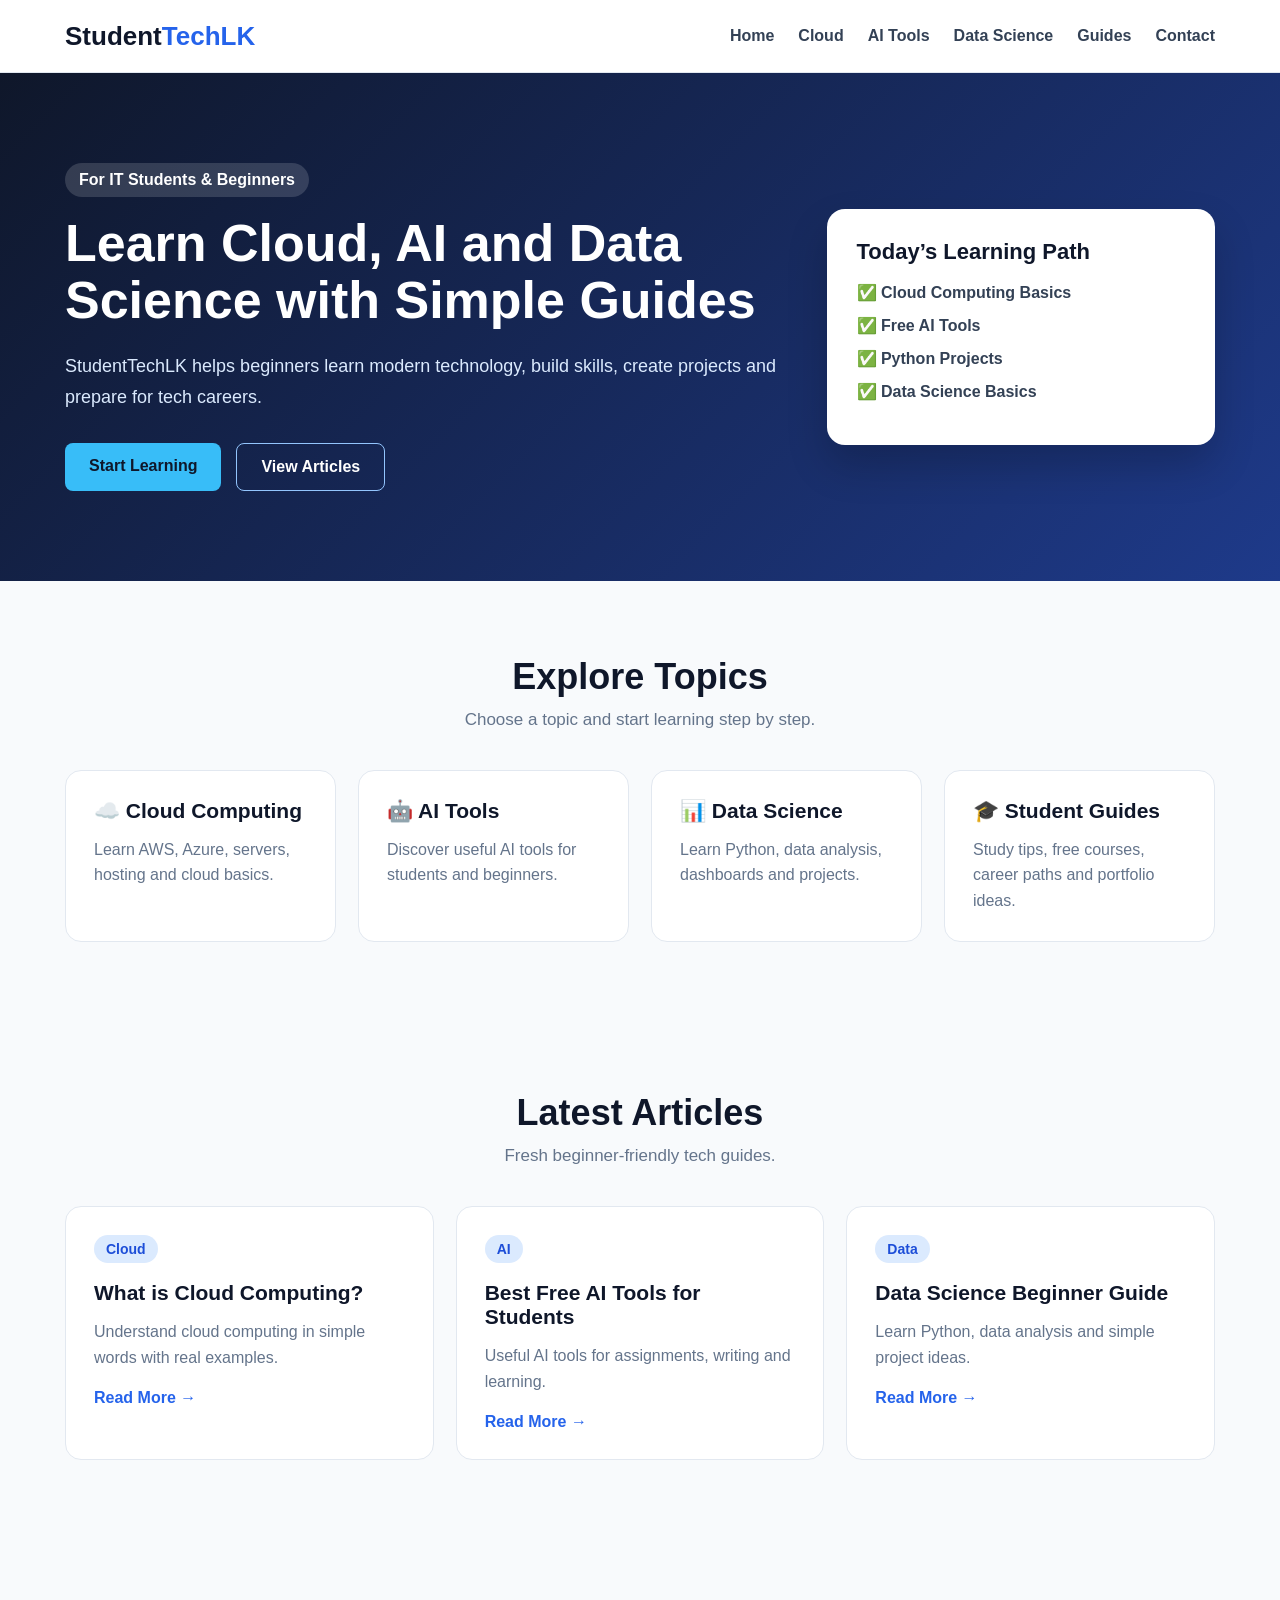
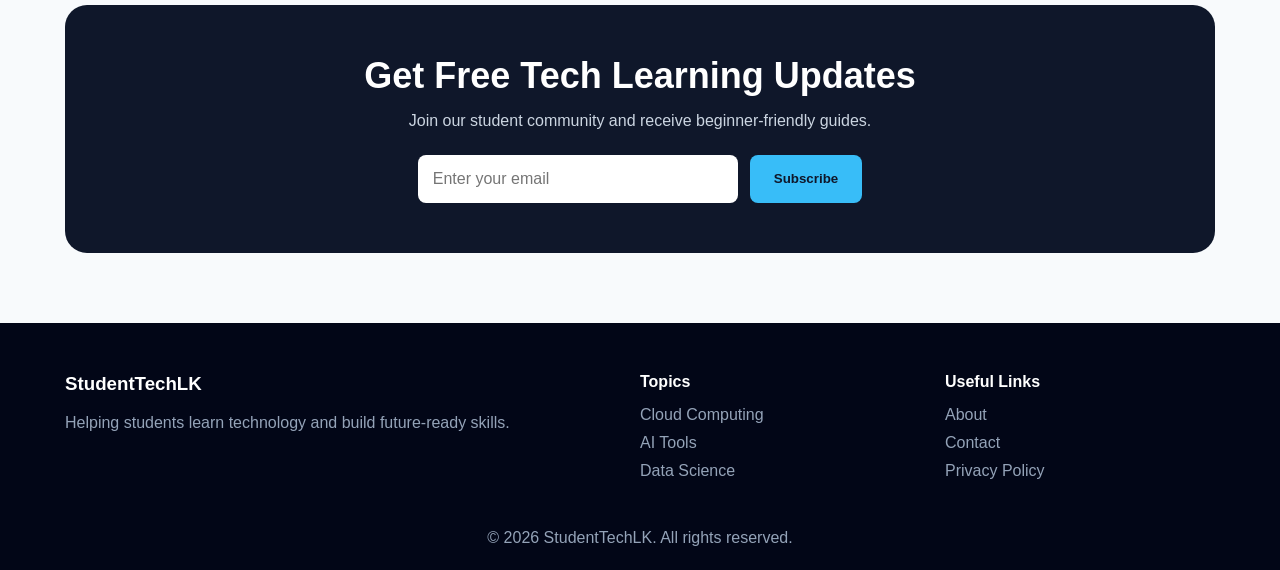
==== index.html @ 3c33c5b9 "Add files via upload" ====
<!DOCTYPE html>
<html lang="en">
<head>
  <meta charset="UTF-8" />
  <meta name="viewport" content="width=device-width, initial-scale=1.0" />

  <title>StudentTechLK - Learn Tech & Build Your Future</title>
  <meta name="description" content="StudentTechLK helps students learn Cloud Computing, AI Tools, Data Science and technology skills." />

  <link rel="stylesheet" href="style.css" />
</head>
<body>

  <!-- Header -->
  <header class="header">
    <div class="container nav-container">

      <div class="logo">Student<span>TechLK</span></div>

      <nav id="navMenu">
        <a href="index.html">Home</a>
        <a href="cloud-computing.html">Cloud</a>
        <a href="ai-tools.html">AI Tools</a>
        <a href="data-science.html">Data Science</a>
        <a href="#">Guides</a>
        <a href="#">Contact</a>
      </nav>

      <button class="menu-btn" onclick="toggleMenu()">☰</button>

    </div>
  </header>

  <!-- Hero -->
  <section class="hero">
    <div class="container hero-content">

      <div class="hero-text">

        <p class="tagline">For IT Students & Beginners</p>

        <h1>Learn Cloud, AI and Data Science with Simple Guides</h1>

        <p class="hero-desc">
          StudentTechLK helps beginners learn modern technology, build skills,
          create projects and prepare for tech careers.
        </p>

        <div class="hero-buttons">
          <a href="cloud-computing.html" class="btn primary">Start Learning</a>
          <a href="#articles" class="btn secondary">View Articles</a>
        </div>

      </div>

      <div class="hero-card">
        <h3>Today’s Learning Path</h3>

        <ul>
          <li>✅ Cloud Computing Basics</li>
          <li>✅ Free AI Tools</li>
          <li>✅ Python Projects</li>
          <li>✅ Data Science Basics</li>
        </ul>
      </div>

    </div>
  </section>

  <!-- Categories -->
  <section class="categories">
    <div class="container">

      <h2>Explore Topics</h2>

      <p class="section-text">
        Choose a topic and start learning step by step.
      </p>

      <div class="category-grid">

        <div class="category-card">
          <h3>☁️ Cloud Computing</h3>
          <p>Learn AWS, Azure, servers, hosting and cloud basics.</p>
        </div>

        <div class="category-card">
          <h3>🤖 AI Tools</h3>
          <p>Discover useful AI tools for students and beginners.</p>
        </div>

        <div class="category-card">
          <h3>📊 Data Science</h3>
          <p>Learn Python, data analysis, dashboards and projects.</p>
        </div>

        <div class="category-card">
          <h3>🎓 Student Guides</h3>
          <p>Study tips, free courses, career paths and portfolio ideas.</p>
        </div>

      </div>

    </div>
  </section>

  <!-- Articles -->
  <section class="articles" id="articles">
    <div class="container">

      <h2>Latest Articles</h2>

      <p class="section-text">
        Fresh beginner-friendly tech guides.
      </p>

      <div class="article-grid">

        <article class="article-card">
          <div class="article-label">Cloud</div>

          <h3>What is Cloud Computing?</h3>
          <p>Understand cloud computing in simple words with real examples.</p>

          <a href="cloud-computing.html">Read More →</a>
        </article>

        <article class="article-card">
          <div class="article-label">AI</div>

          <h3>Best Free AI Tools for Students</h3>
          <p>Useful AI tools for assignments, writing and learning.</p>

          <a href="ai-tools.html">Read More →</a>
        </article>

        <article class="article-card">
          <div class="article-label">Data</div>

          <h3>Data Science Beginner Guide</h3>
          <p>Learn Python, data analysis and simple project ideas.</p>

          <a href="data-science.html">Read More →</a>
        </article>

      </div>

    </div>
  </section>

  <!-- Newsletter -->
  <section class="newsletter">
    <div class="container newsletter-box">

      <h2>Get Free Tech Learning Updates</h2>

      <p>Join our student community and receive beginner-friendly guides.</p>

      <form onsubmit="subscribeUser(event)">
        <input type="email" id="emailInput" placeholder="Enter your email" required />
        <button type="submit">Subscribe</button>
      </form>

    </div>
  </section>

  <!-- Footer -->
  <footer class="footer">
    <div class="container footer-grid">

      <div>
        <h3>StudentTechLK</h3>
        <p>Helping students learn technology and build future-ready skills.</p>
      </div>

      <div>
        <h4>Topics</h4>
        <a href="cloud-computing.html">Cloud Computing</a>
        <a href="ai-tools.html">AI Tools</a>
        <a href="data-science.html">Data Science</a>
      </div>

      <div>
        <h4>Useful Links</h4>
        <a href="#">About</a>
        <a href="#">Contact</a>
        <a href="#">Privacy Policy</a>
      </div>

    </div>

    <p class="copyright">
      © 2026 StudentTechLK. All rights reserved.
    </p>
  </footer>

  <script src="script.js"></script>
</body>
</html>
---- style.css ----
* {
  margin: 0;
  padding: 0;
  box-sizing: border-box;
  font-family: 'Segoe UI', Arial, sans-serif;
}

body {
  background: #f8fafc;
  color: #0f172a;
}

.container {
  width: 90%;
  max-width: 1150px;
  margin: auto;
}

.header {
  background: #ffffff;
  border-bottom: 1px solid #e2e8f0;
  position: sticky;
  top: 0;
  z-index: 100;
}

.nav-container {
  height: 72px;
  display: flex;
  justify-content: space-between;
  align-items: center;
}

.logo {
  font-size: 26px;
  font-weight: 800;
  color: #0f172a;
}

.logo span {
  color: #2563eb;
}

nav {
  display: flex;
  gap: 24px;
}

nav a {
  text-decoration: none;
  color: #334155;
  font-weight: 600;
  transition: 0.3s;
}

nav a:hover {
  color: #2563eb;
}

.menu-btn {
  display: none;
  background: none;
  border: none;
  font-size: 28px;
  cursor: pointer;
}

.hero {
  background: linear-gradient(135deg, #0f172a, #1e3a8a);
  color: white;
  padding: 90px 0;
}

.hero-content {
  display: grid;
  grid-template-columns: 1.3fr 0.7fr;
  gap: 40px;
  align-items: center;
}

.tagline {
  display: inline-block;
  background: rgba(255,255,255,0.15);
  padding: 8px 14px;
  border-radius: 30px;
  margin-bottom: 18px;
  font-weight: 600;
}

.hero h1 {
  font-size: 52px;
  line-height: 1.1;
  margin-bottom: 22px;
}

.hero-desc {
  font-size: 18px;
  line-height: 1.7;
  color: #dbeafe;
  margin-bottom: 30px;
}

.hero-buttons {
  display: flex;
  gap: 15px;
  flex-wrap: wrap;
}

.btn {
  padding: 14px 24px;
  border-radius: 8px;
  text-decoration: none;
  font-weight: 700;
}

.primary {
  background: #38bdf8;
  color: #0f172a;
}

.secondary {
  border: 1px solid #93c5fd;
  color: white;
}

.hero-card {
  background: white;
  color: #0f172a;
  padding: 30px;
  border-radius: 18px;
  box-shadow: 0 20px 40px rgba(0,0,0,0.2);
}

.hero-card h3 {
  margin-bottom: 18px;
  font-size: 22px;
}

.hero-card li {
  list-style: none;
  margin-bottom: 14px;
  color: #334155;
  font-weight: 600;
}

.categories,
.articles {
  padding: 75px 0;
}

.categories h2,
.articles h2,
.newsletter h2 {
  text-align: center;
  font-size: 36px;
  margin-bottom: 12px;
}

.section-text {
  text-align: center;
  color: #64748b;
  margin-bottom: 40px;
  font-size: 17px;
}

.category-grid,
.article-grid {
  display: grid;
  grid-template-columns: repeat(4, 1fr);
  gap: 22px;
}

.category-card,
.article-card {
  background: white;
  padding: 28px;
  border-radius: 16px;
  border: 1px solid #e2e8f0;
  transition: 0.3s;
}

.category-card:hover,
.article-card:hover {
  transform: translateY(-6px);
  box-shadow: 0 15px 30px rgba(15, 23, 42, 0.1);
}

.category-card h3,
.article-card h3 {
  margin-bottom: 14px;
  font-size: 21px;
}

.category-card p,
.article-card p {
  color: #64748b;
  line-height: 1.6;
}

.article-grid {
  grid-template-columns: repeat(3, 1fr);
}

.article-label {
  display: inline-block;
  background: #dbeafe;
  color: #1d4ed8;
  padding: 6px 12px;
  border-radius: 20px;
  font-size: 14px;
  font-weight: 700;
  margin-bottom: 18px;
}

.article-card a {
  display: inline-block;
  margin-top: 18px;
  color: #2563eb;
  text-decoration: none;
  font-weight: 700;
}

.newsletter {
  padding: 70px 0;
}

.newsletter-box {
  background: #0f172a;
  color: white;
  padding: 50px;
  border-radius: 22px;
  text-align: center;
}

.newsletter-box p {
  color: #cbd5e1;
  margin: 15px 0 25px;
}

.newsletter form {
  display: flex;
  justify-content: center;
  gap: 12px;
  flex-wrap: wrap;
}

.newsletter input {
  width: 320px;
  padding: 15px;
  border: none;
  border-radius: 8px;
  outline: none;
  font-size: 16px;
}

.newsletter button {
  padding: 15px 24px;
  background: #38bdf8;
  border: none;
  border-radius: 8px;
  color: #0f172a;
  font-weight: 800;
  cursor: pointer;
}

.footer {
  background: #020617;
  color: white;
  padding: 50px 0 20px;
}

.footer-grid {
  display: grid;
  grid-template-columns: 2fr 1fr 1fr;
  gap: 35px;
}

.footer h3,
.footer h4 {
  margin-bottom: 15px;
}

.footer p {
  color: #94a3b8;
  line-height: 1.6;
}

.footer a {
  display: block;
  color: #94a3b8;
  text-decoration: none;
  margin-bottom: 10px;
}

.footer a:hover {
  color: #38bdf8;
}

.copyright {
  text-align: center;
  margin-top: 35px;
  color: #64748b;
}

/* Mobile Responsive */
@media (max-width: 850px) {
  nav {
    display: none;
    position: absolute;
    top: 72px;
    left: 0;
    width: 100%;
    background: white;
    flex-direction: column;
    padding: 20px;
    border-bottom: 1px solid #e2e8f0;
  }

  nav.show {
    display: flex;
  }

  .menu-btn {
    display: block;
  }

  .hero-content,
  .footer-grid {
    grid-template-columns: 1fr;
  }

  .hero h1 {
    font-size: 38px;
  }

  .category-grid,
  .article-grid {
    grid-template-columns: 1fr;
  }

  .newsletter-box {
    padding: 35px 20px;
  }

  .newsletter input {
    width: 100%;
  }
}

.article-hero {
  background: linear-gradient(135deg, #0f172a, #1e3a8a);
  color: white;
  padding: 70px 0;
}

.article-category {
  display: inline-block;
  background: #38bdf8;
  color: #0f172a;
  padding: 7px 14px;
  border-radius: 20px;
  font-weight: 800;
  margin-bottom: 18px;
}

.article-hero h1 {
  font-size: 46px;
  max-width: 800px;
  line-height: 1.15;
  margin-bottom: 16px;
}

.article-meta {
  color: #dbeafe;
  font-size: 16px;
}

.article-layout {
  display: grid;
  grid-template-columns: 2fr 0.8fr;
  gap: 35px;
  padding: 60px 0;
}

.article-content {
  background: white;
  padding: 42px;
  border-radius: 18px;
  border: 1px solid #e2e8f0;
}

.article-content p {
  color: #334155;
  line-height: 1.8;
  font-size: 17px;
  margin-bottom: 22px;
}

.article-content h2 {
  font-size: 28px;
  margin: 35px 0 15px;
  color: #0f172a;
}

.article-content ul,
.article-content ol {
  margin-left: 22px;
  margin-bottom: 25px;
}

.article-content li {
  color: #334155;
  line-height: 1.8;
  font-size: 17px;
}

.article-note {
  background: #eff6ff;
  border-left: 5px solid #2563eb;
  padding: 25px;
  border-radius: 12px;
  margin: 35px 0;
}

.article-note h3 {
  margin-bottom: 10px;
  color: #1d4ed8;
}

.back-link {
  display: inline-block;
  margin-top: 25px;
  color: #2563eb;
  text-decoration: none;
  font-weight: 800;
}

.sidebar {
  display: flex;
  flex-direction: column;
  gap: 22px;
}

.sidebar-box {
  background: white;
  padding: 25px;
  border-radius: 16px;
  border: 1px solid #e2e8f0;
}

.sidebar-box h3 {
  margin-bottom: 15px;
}

.sidebar-box a {
  display: block;
  color: #334155;
  text-decoration: none;
  margin-bottom: 12px;
  font-weight: 600;
}

.sidebar-box a:hover {
  color: #2563eb;
}

.sidebar-box p {
  color: #64748b;
  line-height: 1.6;
}

@media (max-width: 850px) {
  .article-hero h1 {
    font-size: 34px;
  }

  .article-layout {
    grid-template-columns: 1fr;
  }

  .article-content {
    padding: 28px;
  }
}
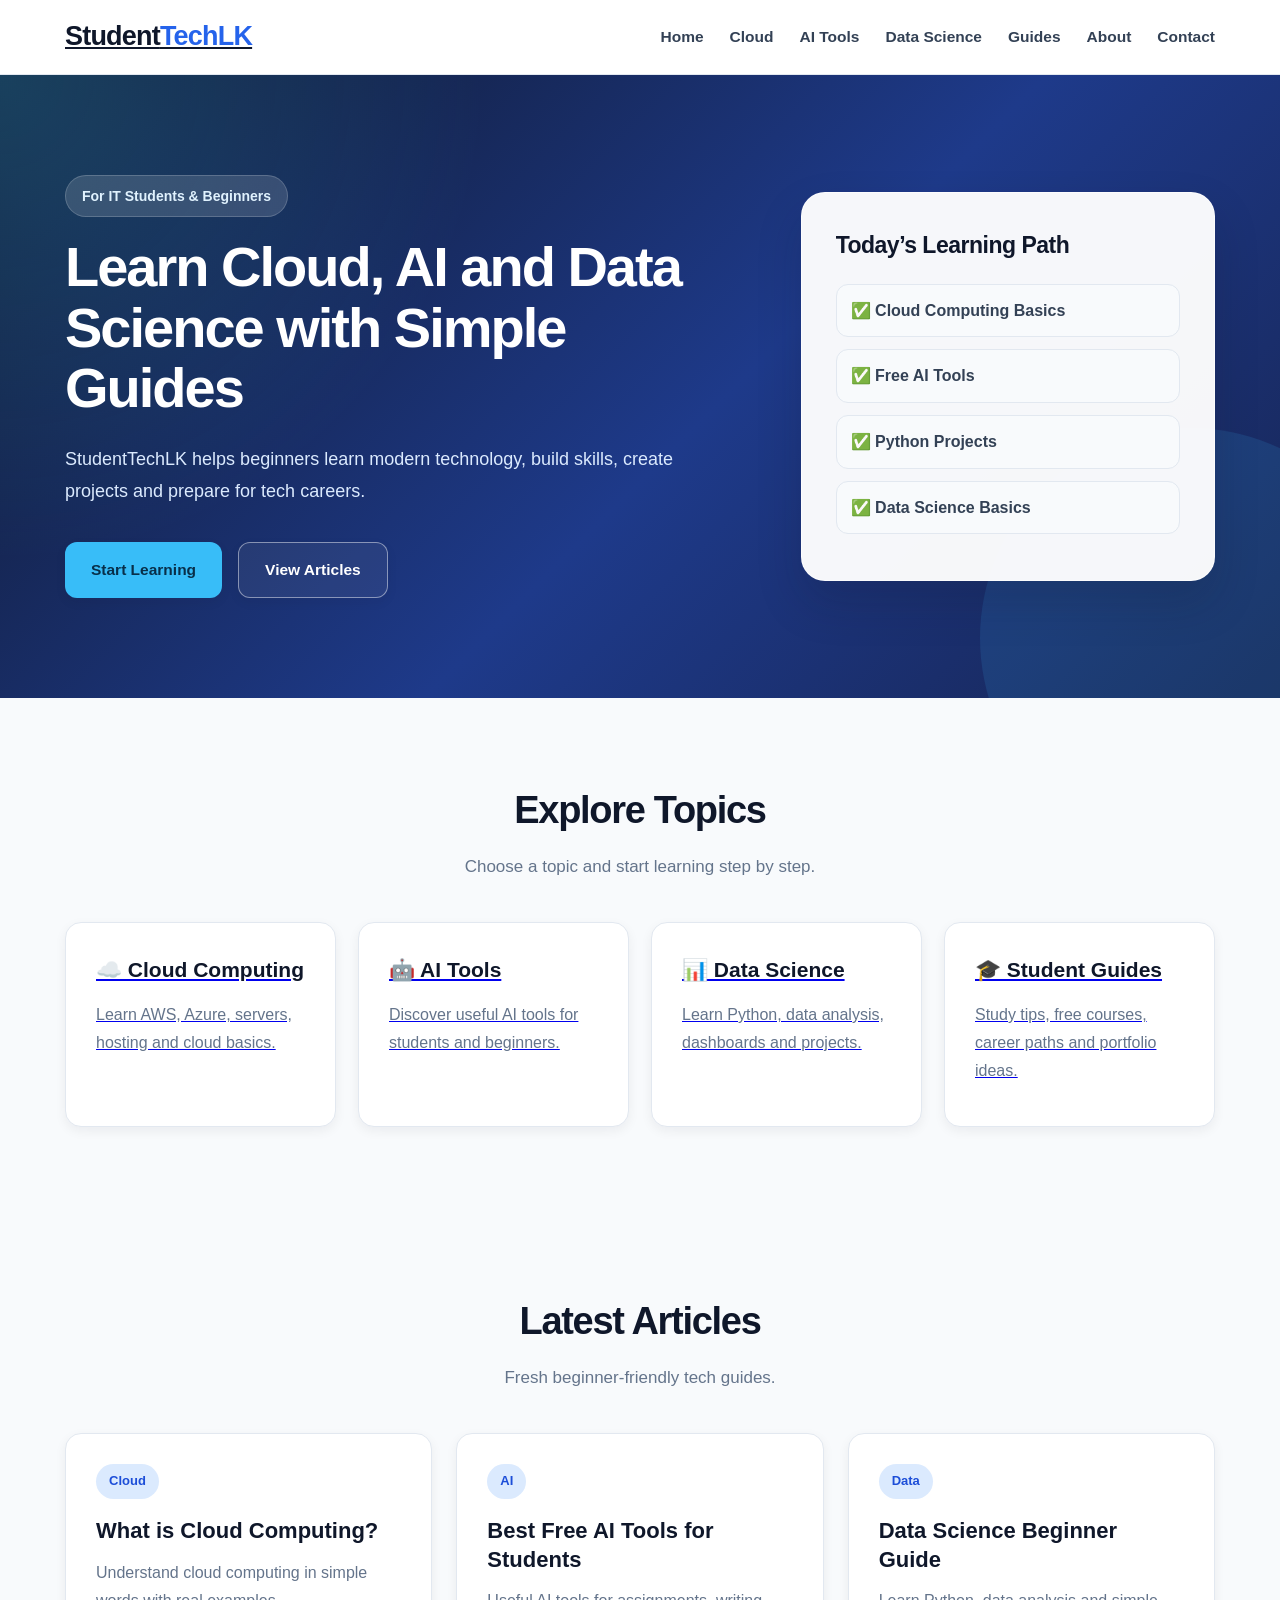
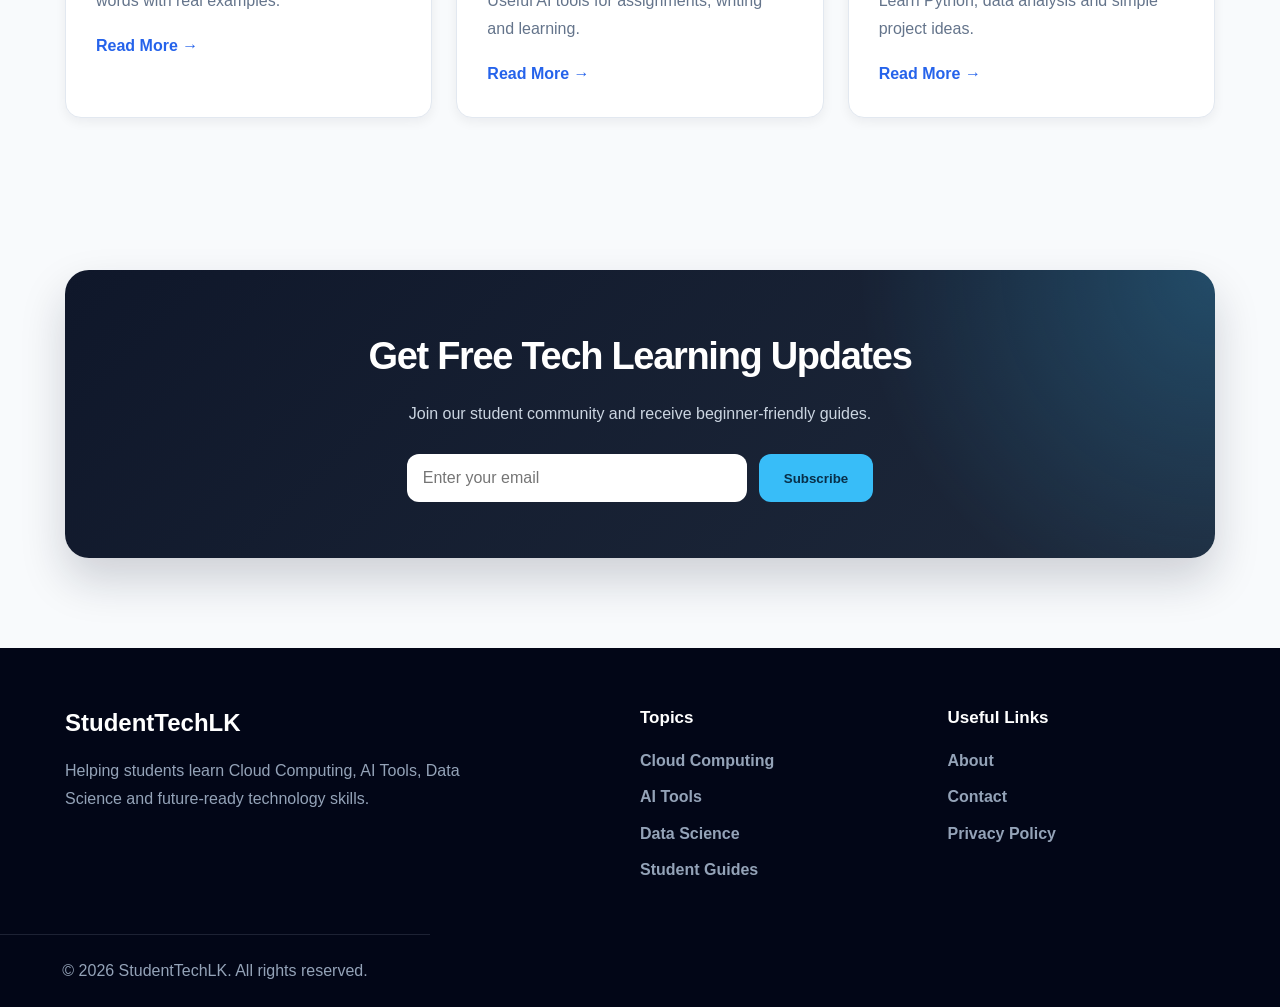
==== commit 28cc0b55: "Add files via upload" ====
--- a/index.html
+++ b/index.html
@@ -7,36 +7,36 @@
   <title>StudentTechLK - Learn Tech & Build Your Future</title>
   <meta name="description" content="StudentTechLK helps students learn Cloud Computing, AI Tools, Data Science and technology skills." />
 
+  <!-- Google AdSense Code -->
+  <script async src="https://pagead2.googlesyndication.com/pagead/js/adsbygoogle.js?client=ca-pub-6896290726456139"
+    crossorigin="anonymous"></script>
+
   <link rel="stylesheet" href="style.css" />
 </head>
 <body>
 
-  <!-- Header -->
   <header class="header">
     <div class="container nav-container">
-
-      <div class="logo">Student<span>TechLK</span></div>
+      <a href="index.html" class="logo">Student<span>TechLK</span></a>
 
       <nav id="navMenu">
         <a href="index.html">Home</a>
         <a href="cloud-computing.html">Cloud</a>
         <a href="ai-tools.html">AI Tools</a>
         <a href="data-science.html">Data Science</a>
-        <a href="#">Guides</a>
-        <a href="#">Contact</a>
+        <a href="index.html#articles">Guides</a>
+        <a href="about.html">About</a>
+        <a href="contact.html">Contact</a>
       </nav>
 
       <button class="menu-btn" onclick="toggleMenu()">☰</button>
-
     </div>
   </header>
 
-  <!-- Hero -->
   <section class="hero">
     <div class="container hero-content">
 
       <div class="hero-text">
-
         <p class="tagline">For IT Students & Beginners</p>
 
         <h1>Learn Cloud, AI and Data Science with Simple Guides</h1>
@@ -50,12 +50,10 @@
           <a href="cloud-computing.html" class="btn primary">Start Learning</a>
           <a href="#articles" class="btn secondary">View Articles</a>
         </div>
-
       </div>
 
       <div class="hero-card">
         <h3>Today’s Learning Path</h3>
-
         <ul>
           <li>✅ Cloud Computing Basics</li>
           <li>✅ Free AI Tools</li>
@@ -67,10 +65,8 @@
     </div>
   </section>
 
-  <!-- Categories -->
   <section class="categories">
     <div class="container">
-
       <h2>Explore Topics</h2>
 
       <p class="section-text">
@@ -79,35 +75,32 @@
 
       <div class="category-grid">
 
-        <div class="category-card">
+        <a href="cloud-computing.html" class="category-card">
           <h3>☁️ Cloud Computing</h3>
           <p>Learn AWS, Azure, servers, hosting and cloud basics.</p>
-        </div>
+        </a>
 
-        <div class="category-card">
+        <a href="ai-tools.html" class="category-card">
           <h3>🤖 AI Tools</h3>
           <p>Discover useful AI tools for students and beginners.</p>
-        </div>
+        </a>
 
-        <div class="category-card">
+        <a href="data-science.html" class="category-card">
           <h3>📊 Data Science</h3>
           <p>Learn Python, data analysis, dashboards and projects.</p>
-        </div>
+        </a>
 
-        <div class="category-card">
+        <a href="#articles" class="category-card">
           <h3>🎓 Student Guides</h3>
           <p>Study tips, free courses, career paths and portfolio ideas.</p>
-        </div>
+        </a>
 
       </div>
-
     </div>
   </section>
 
-  <!-- Articles -->
   <section class="articles" id="articles">
     <div class="container">
-
       <h2>Latest Articles</h2>
 
       <p class="section-text">
@@ -118,59 +111,50 @@
 
         <article class="article-card">
           <div class="article-label">Cloud</div>
-
           <h3>What is Cloud Computing?</h3>
           <p>Understand cloud computing in simple words with real examples.</p>
-
           <a href="cloud-computing.html">Read More →</a>
         </article>
 
         <article class="article-card">
           <div class="article-label">AI</div>
-
           <h3>Best Free AI Tools for Students</h3>
           <p>Useful AI tools for assignments, writing and learning.</p>
-
           <a href="ai-tools.html">Read More →</a>
         </article>
 
         <article class="article-card">
           <div class="article-label">Data</div>
-
           <h3>Data Science Beginner Guide</h3>
           <p>Learn Python, data analysis and simple project ideas.</p>
-
           <a href="data-science.html">Read More →</a>
         </article>
 
       </div>
-
     </div>
   </section>
 
-  <!-- Newsletter -->
   <section class="newsletter">
     <div class="container newsletter-box">
-
       <h2>Get Free Tech Learning Updates</h2>
-
       <p>Join our student community and receive beginner-friendly guides.</p>
 
       <form onsubmit="subscribeUser(event)">
         <input type="email" id="emailInput" placeholder="Enter your email" required />
         <button type="submit">Subscribe</button>
       </form>
-
     </div>
   </section>
 
-  <!-- Footer -->
   <footer class="footer">
     <div class="container footer-grid">
 
       <div>
         <h3>StudentTechLK</h3>
-        <p>Helping students learn technology and build future-ready skills.</p>
+        <p>
+          Helping students learn Cloud Computing, AI Tools, Data Science and
+          future-ready technology skills.
+        </p>
       </div>
 
       <div>
@@ -178,13 +162,14 @@
         <a href="cloud-computing.html">Cloud Computing</a>
         <a href="ai-tools.html">AI Tools</a>
         <a href="data-science.html">Data Science</a>
+        <a href="index.html#articles">Student Guides</a>
       </div>
 
       <div>
         <h4>Useful Links</h4>
-        <a href="#">About</a>
-        <a href="#">Contact</a>
-        <a href="#">Privacy Policy</a>
+        <a href="about.html">About</a>
+        <a href="contact.html">Contact</a>
+        <a href="privacy-policy.html">Privacy Policy</a>
       </div>
 
     </div>
--- a/style.css
+++ b/style.css
@@ -1,240 +1,438 @@
+/* ================================
+   StudentTechLK Professional Styles
+   Author: StudentTechLK
+   ================================ */
+
+/* Google-like clean system font */
+:root {
+  --primary: #2563eb;
+  --primary-dark: #1d4ed8;
+  --primary-light: #dbeafe;
+
+  --accent: #38bdf8;
+  --accent-light: #e0f2fe;
+
+  --dark: #0f172a;
+  --dark-2: #1e293b;
+  --text: #334155;
+  --muted: #64748b;
+
+  --bg: #f8fafc;
+  --white: #ffffff;
+  --border: #e2e8f0;
+
+  --success: #16a34a;
+  --warning: #f59e0b;
+
+  --shadow-sm: 0 4px 12px rgba(15, 23, 42, 0.06);
+  --shadow-md: 0 12px 28px rgba(15, 23, 42, 0.10);
+  --shadow-lg: 0 22px 45px rgba(15, 23, 42, 0.18);
+
+  --radius-sm: 10px;
+  --radius-md: 16px;
+  --radius-lg: 24px;
+
+  --container: 1150px;
+}
+
+/* Reset */
 * {
   margin: 0;
   padding: 0;
   box-sizing: border-box;
-  font-family: 'Segoe UI', Arial, sans-serif;
-}
-
+}
+
+/* Smooth scrolling */
+html {
+  scroll-behavior: smooth;
+}
+
+/* Body */
 body {
-  background: #f8fafc;
-  color: #0f172a;
-}
-
+  font-family: "Segoe UI", Arial, sans-serif;
+  background: var(--bg);
+  color: var(--dark);
+  line-height: 1.6;
+}
+
+/* Global container */
 .container {
   width: 90%;
-  max-width: 1150px;
-  margin: auto;
-}
+  max-width: var(--container);
+  margin: 0 auto;
+}
+
+/* Links */
+a {
+  transition: 0.25s ease;
+}
+
+/* Selection */
+::selection {
+  background: var(--primary);
+  color: var(--white);
+}
+
+/* ================================
+   Header / Navigation
+   ================================ */
 
 .header {
-  background: #ffffff;
-  border-bottom: 1px solid #e2e8f0;
+  background: rgba(255, 255, 255, 0.94);
+  backdrop-filter: blur(14px);
+  border-bottom: 1px solid var(--border);
   position: sticky;
   top: 0;
-  z-index: 100;
+  z-index: 999;
 }
 
 .nav-container {
-  height: 72px;
+  min-height: 74px;
   display: flex;
   justify-content: space-between;
   align-items: center;
 }
 
+/* Logo */
 .logo {
-  font-size: 26px;
-  font-weight: 800;
-  color: #0f172a;
+  font-size: 27px;
+  font-weight: 900;
+  color: var(--dark);
+  letter-spacing: -0.8px;
 }
 
 .logo span {
-  color: #2563eb;
-}
-
+  color: var(--primary);
+}
+
+/* Menu */
 nav {
   display: flex;
-  gap: 24px;
+  align-items: center;
+  gap: 26px;
 }
 
 nav a {
+  color: var(--text);
   text-decoration: none;
-  color: #334155;
-  font-weight: 600;
-  transition: 0.3s;
+  font-weight: 700;
+  font-size: 15.5px;
+  position: relative;
 }
 
 nav a:hover {
-  color: #2563eb;
-}
-
+  color: var(--primary);
+}
+
+/* underline hover */
+nav a::after {
+  content: "";
+  width: 0;
+  height: 2px;
+  background: var(--primary);
+  position: absolute;
+  left: 0;
+  bottom: -6px;
+  border-radius: 4px;
+  transition: 0.25s ease;
+}
+
+nav a:hover::after {
+  width: 100%;
+}
+
+/* Mobile menu button */
 .menu-btn {
   display: none;
-  background: none;
+  background: var(--primary-light);
+  color: var(--primary);
   border: none;
-  font-size: 28px;
+  width: 42px;
+  height: 42px;
+  border-radius: 10px;
+  font-size: 24px;
   cursor: pointer;
-}
+  font-weight: 800;
+}
+
+/* ================================
+   Hero Section
+   ================================ */
 
 .hero {
-  background: linear-gradient(135deg, #0f172a, #1e3a8a);
-  color: white;
-  padding: 90px 0;
+  position: relative;
+  overflow: hidden;
+  background:
+    radial-gradient(circle at top left, rgba(56, 189, 248, 0.25), transparent 34%),
+    linear-gradient(135deg, #0f172a 0%, #1e3a8a 55%, #172554 100%);
+  color: var(--white);
+  padding: 100px 0;
+}
+
+.hero::after {
+  content: "";
+  position: absolute;
+  width: 420px;
+  height: 420px;
+  background: rgba(56, 189, 248, 0.12);
+  border-radius: 50%;
+  right: -120px;
+  bottom: -150px;
 }
 
 .hero-content {
+  position: relative;
+  z-index: 2;
   display: grid;
-  grid-template-columns: 1.3fr 0.7fr;
-  gap: 40px;
+  grid-template-columns: 1.25fr 0.75fr;
+  gap: 45px;
   align-items: center;
 }
 
 .tagline {
   display: inline-block;
-  background: rgba(255,255,255,0.15);
-  padding: 8px 14px;
-  border-radius: 30px;
-  margin-bottom: 18px;
-  font-weight: 600;
+  background: rgba(255, 255, 255, 0.14);
+  border: 1px solid rgba(255, 255, 255, 0.18);
+  color: #e0f2fe;
+  padding: 9px 16px;
+  border-radius: 999px;
+  margin-bottom: 20px;
+  font-weight: 800;
+  font-size: 14px;
 }
 
 .hero h1 {
-  font-size: 52px;
-  line-height: 1.1;
-  margin-bottom: 22px;
+  max-width: 760px;
+  font-size: 56px;
+  line-height: 1.08;
+  letter-spacing: -2px;
+  margin-bottom: 24px;
 }
 
 .hero-desc {
+  max-width: 650px;
   font-size: 18px;
-  line-height: 1.7;
+  line-height: 1.8;
   color: #dbeafe;
-  margin-bottom: 30px;
+  margin-bottom: 34px;
 }
 
 .hero-buttons {
   display: flex;
-  gap: 15px;
+  gap: 16px;
   flex-wrap: wrap;
 }
 
 .btn {
-  padding: 14px 24px;
-  border-radius: 8px;
+  display: inline-flex;
+  align-items: center;
+  justify-content: center;
+  padding: 15px 26px;
+  border-radius: 12px;
   text-decoration: none;
-  font-weight: 700;
+  font-weight: 900;
+  font-size: 15.5px;
+  box-shadow: var(--shadow-sm);
 }
 
 .primary {
-  background: #38bdf8;
-  color: #0f172a;
+  background: var(--accent);
+  color: #082f49;
+}
+
+.primary:hover {
+  transform: translateY(-3px);
+  background: #7dd3fc;
+  box-shadow: var(--shadow-md);
 }
 
 .secondary {
-  border: 1px solid #93c5fd;
-  color: white;
-}
-
+  color: var(--white);
+  border: 1px solid rgba(255, 255, 255, 0.45);
+  background: rgba(255, 255, 255, 0.06);
+}
+
+.secondary:hover {
+  background: rgba(255, 255, 255, 0.14);
+  transform: translateY(-3px);
+}
+
+/* Hero card */
 .hero-card {
-  background: white;
-  color: #0f172a;
-  padding: 30px;
-  border-radius: 18px;
-  box-shadow: 0 20px 40px rgba(0,0,0,0.2);
+  background: rgba(255, 255, 255, 0.96);
+  color: var(--dark);
+  padding: 34px;
+  border-radius: var(--radius-lg);
+  box-shadow: var(--shadow-lg);
+  border: 1px solid rgba(255, 255, 255, 0.7);
 }
 
 .hero-card h3 {
-  margin-bottom: 18px;
-  font-size: 22px;
+  font-size: 23px;
+  margin-bottom: 20px;
+  letter-spacing: -0.5px;
+}
+
+.hero-card ul {
+  list-style: none;
 }
 
 .hero-card li {
-  list-style: none;
-  margin-bottom: 14px;
-  color: #334155;
-  font-weight: 600;
-}
+  background: #f8fafc;
+  border: 1px solid var(--border);
+  color: var(--text);
+  padding: 13px 14px;
+  border-radius: 12px;
+  margin-bottom: 12px;
+  font-weight: 750;
+}
+
+/* ================================
+   Sections
+   ================================ */
 
 .categories,
 .articles {
-  padding: 75px 0;
+  padding: 82px 0;
 }
 
 .categories h2,
 .articles h2,
 .newsletter h2 {
   text-align: center;
-  font-size: 36px;
+  font-size: 38px;
+  letter-spacing: -1.3px;
   margin-bottom: 12px;
+  color: var(--dark);
 }
 
 .section-text {
+  max-width: 620px;
+  margin: 0 auto 42px;
   text-align: center;
-  color: #64748b;
-  margin-bottom: 40px;
+  color: var(--muted);
   font-size: 17px;
 }
 
-.category-grid,
-.article-grid {
+/* Category cards */
+.category-grid {
   display: grid;
   grid-template-columns: repeat(4, 1fr);
   gap: 22px;
 }
 
-.category-card,
+.category-card {
+  background: var(--white);
+  padding: 30px;
+  border-radius: var(--radius-md);
+  border: 1px solid var(--border);
+  box-shadow: var(--shadow-sm);
+  min-height: 205px;
+  transition: 0.3s ease;
+}
+
+.category-card:hover {
+  transform: translateY(-8px);
+  box-shadow: var(--shadow-md);
+  border-color: #bfdbfe;
+}
+
+.category-card h3 {
+  font-size: 21px;
+  margin-bottom: 14px;
+  color: var(--dark);
+}
+
+.category-card p {
+  color: var(--muted);
+  line-height: 1.75;
+}
+
+/* Article cards */
+.article-grid {
+  display: grid;
+  grid-template-columns: repeat(3, 1fr);
+  gap: 24px;
+}
+
 .article-card {
-  background: white;
-  padding: 28px;
-  border-radius: 16px;
-  border: 1px solid #e2e8f0;
-  transition: 0.3s;
-}
-
-.category-card:hover,
+  background: var(--white);
+  padding: 30px;
+  border-radius: var(--radius-md);
+  border: 1px solid var(--border);
+  box-shadow: var(--shadow-sm);
+  transition: 0.3s ease;
+}
+
 .article-card:hover {
-  transform: translateY(-6px);
-  box-shadow: 0 15px 30px rgba(15, 23, 42, 0.1);
-}
-
-.category-card h3,
-.article-card h3 {
-  margin-bottom: 14px;
-  font-size: 21px;
-}
-
-.category-card p,
-.article-card p {
-  color: #64748b;
-  line-height: 1.6;
-}
-
-.article-grid {
-  grid-template-columns: repeat(3, 1fr);
+  transform: translateY(-8px);
+  box-shadow: var(--shadow-md);
+  border-color: #bfdbfe;
 }
 
 .article-label {
   display: inline-block;
-  background: #dbeafe;
-  color: #1d4ed8;
-  padding: 6px 12px;
-  border-radius: 20px;
-  font-size: 14px;
-  font-weight: 700;
+  background: var(--primary-light);
+  color: var(--primary-dark);
+  padding: 7px 13px;
+  border-radius: 999px;
+  font-size: 13px;
+  font-weight: 900;
+  margin-bottom: 18px;
+}
+
+.article-card h3 {
+  font-size: 22px;
+  line-height: 1.3;
+  margin-bottom: 13px;
+  color: var(--dark);
+}
+
+.article-card p {
+  color: var(--muted);
+  line-height: 1.75;
   margin-bottom: 18px;
 }
 
 .article-card a {
   display: inline-block;
-  margin-top: 18px;
-  color: #2563eb;
+  color: var(--primary);
   text-decoration: none;
-  font-weight: 700;
-}
+  font-weight: 900;
+}
+
+.article-card a:hover {
+  color: var(--primary-dark);
+  transform: translateX(4px);
+}
+
+/* ================================
+   Newsletter
+   ================================ */
 
 .newsletter {
-  padding: 70px 0;
+  padding: 70px 0 90px;
 }
 
 .newsletter-box {
-  background: #0f172a;
-  color: white;
-  padding: 50px;
-  border-radius: 22px;
+  background:
+    radial-gradient(circle at top right, rgba(56, 189, 248, 0.25), transparent 30%),
+    linear-gradient(135deg, #0f172a, #1e293b);
+  color: var(--white);
+  padding: 56px;
+  border-radius: var(--radius-lg);
   text-align: center;
+  box-shadow: var(--shadow-lg);
+}
+
+.newsletter-box h2 {
+  color: var(--white);
 }
 
 .newsletter-box p {
   color: #cbd5e1;
-  margin: 15px 0 25px;
+  margin: 14px auto 28px;
+  max-width: 600px;
 }
 
 .newsletter form {
@@ -245,92 +443,416 @@
 }
 
 .newsletter input {
-  width: 320px;
-  padding: 15px;
+  width: 340px;
+  max-width: 100%;
+  padding: 15px 16px;
   border: none;
-  border-radius: 8px;
+  border-radius: 12px;
   outline: none;
   font-size: 16px;
 }
 
 .newsletter button {
-  padding: 15px 24px;
-  background: #38bdf8;
+  padding: 15px 25px;
+  background: var(--accent);
   border: none;
-  border-radius: 8px;
-  color: #0f172a;
+  border-radius: 12px;
+  color: #082f49;
+  font-weight: 900;
+  cursor: pointer;
+  transition: 0.25s ease;
+}
+
+.newsletter button:hover {
+  background: #7dd3fc;
+  transform: translateY(-2px);
+}
+
+/* ================================
+   Article / Page Hero
+   ================================ */
+
+.article-hero {
+  background:
+    radial-gradient(circle at top left, rgba(56, 189, 248, 0.22), transparent 35%),
+    linear-gradient(135deg, #0f172a 0%, #1e3a8a 70%, #172554 100%);
+  color: var(--white);
+  padding: 74px 0;
+}
+
+.article-category {
+  display: inline-block;
+  background: var(--accent);
+  color: #082f49;
+  padding: 8px 15px;
+  border-radius: 999px;
+  font-weight: 900;
+  margin-bottom: 18px;
+  font-size: 14px;
+}
+
+.article-hero h1 {
+  max-width: 850px;
+  font-size: 48px;
+  line-height: 1.13;
+  letter-spacing: -1.5px;
+  margin-bottom: 16px;
+}
+
+.article-meta {
+  color: #dbeafe;
+  font-size: 16px;
+}
+
+/* Article layout */
+.article-layout {
+  display: grid;
+  grid-template-columns: minmax(0, 2fr) 340px;
+  gap: 34px;
+  padding: 62px 0;
+  align-items: start;
+}
+
+.article-content {
+  background: var(--white);
+  padding: 44px;
+  border-radius: var(--radius-lg);
+  border: 1px solid var(--border);
+  box-shadow: var(--shadow-sm);
+}
+
+.article-content p {
+  color: var(--text);
+  line-height: 1.85;
+  font-size: 17px;
+  margin-bottom: 22px;
+}
+
+.article-content h2 {
+  font-size: 29px;
+  margin: 38px 0 16px;
+  color: var(--dark);
+  letter-spacing: -0.8px;
+}
+
+.article-content h3 {
+  color: var(--dark);
+  margin-bottom: 10px;
+}
+
+.article-content ul,
+.article-content ol {
+  margin-left: 24px;
+  margin-bottom: 26px;
+}
+
+.article-content li {
+  color: var(--text);
+  line-height: 1.85;
+  font-size: 17px;
+  margin-bottom: 6px;
+}
+
+.article-note {
+  background: linear-gradient(135deg, #eff6ff, #f8fafc);
+  border-left: 5px solid var(--primary);
+  padding: 24px;
+  border-radius: 14px;
+  margin: 34px 0;
+}
+
+.article-note h3 {
+  color: var(--primary-dark);
+  margin-bottom: 8px;
+  font-size: 20px;
+}
+
+.article-note p {
+  margin-bottom: 0;
+}
+
+.back-link {
+  display: inline-block;
+  margin-top: 26px;
+  color: var(--primary);
+  text-decoration: none;
+  font-weight: 900;
+}
+
+.back-link:hover {
+  color: var(--primary-dark);
+  transform: translateX(-4px);
+}
+
+/* Sidebar */
+.sidebar {
+  display: flex;
+  flex-direction: column;
+  gap: 22px;
+  position: sticky;
+  top: 96px;
+}
+
+.sidebar-box {
+  background: var(--white);
+  padding: 26px;
+  border-radius: var(--radius-md);
+  border: 1px solid var(--border);
+  box-shadow: var(--shadow-sm);
+}
+
+.sidebar-box h3 {
+  font-size: 20px;
+  margin-bottom: 16px;
+  color: var(--dark);
+}
+
+.sidebar-box a {
+  display: block;
+  color: var(--text);
+  text-decoration: none;
+  margin-bottom: 12px;
+  font-weight: 750;
+  padding: 10px 12px;
+  border-radius: 10px;
+  background: #f8fafc;
+}
+
+.sidebar-box a:hover {
+  color: var(--primary);
+  background: var(--primary-light);
+  transform: translateX(4px);
+}
+
+.sidebar-box p {
+  color: var(--muted);
+  line-height: 1.7;
+}
+
+/* ================================
+   Contact Form
+   ================================ */
+
+.contact-form {
+  display: flex;
+  flex-direction: column;
+  gap: 14px;
+  margin-top: 22px;
+}
+
+.contact-form label {
   font-weight: 800;
+  color: var(--dark);
+}
+
+.contact-form input,
+.contact-form textarea {
+  width: 100%;
+  padding: 15px 16px;
+  border: 1px solid #cbd5e1;
+  border-radius: 12px;
+  font-size: 16px;
+  outline: none;
+  color: var(--dark);
+  background: #ffffff;
+  transition: 0.25s ease;
+}
+
+.contact-form input:focus,
+.contact-form textarea:focus {
+  border-color: var(--primary);
+  box-shadow: 0 0 0 4px rgba(37, 99, 235, 0.12);
+}
+
+.contact-form textarea {
+  resize: vertical;
+}
+
+.contact-form button {
+  width: fit-content;
+  padding: 15px 26px;
+  background: var(--primary);
+  color: var(--white);
+  border: none;
+  border-radius: 12px;
+  font-weight: 900;
   cursor: pointer;
-}
+  transition: 0.25s ease;
+  box-shadow: var(--shadow-sm);
+}
+
+.contact-form button:hover {
+  background: var(--primary-dark);
+  transform: translateY(-2px);
+  box-shadow: var(--shadow-md);
+}
+
+/* ================================
+   Footer
+   ================================ */
 
 .footer {
   background: #020617;
-  color: white;
-  padding: 50px 0 20px;
+  color: var(--white);
+  padding: 56px 0 22px;
 }
 
 .footer-grid {
   display: grid;
   grid-template-columns: 2fr 1fr 1fr;
-  gap: 35px;
-}
-
-.footer h3,
+  gap: 40px;
+}
+
+.footer h3 {
+  font-size: 24px;
+  margin-bottom: 14px;
+}
+
 .footer h4 {
-  margin-bottom: 15px;
+  font-size: 17px;
+  margin-bottom: 16px;
 }
 
 .footer p {
   color: #94a3b8;
-  line-height: 1.6;
+  line-height: 1.75;
+  max-width: 430px;
 }
 
 .footer a {
   display: block;
   color: #94a3b8;
   text-decoration: none;
-  margin-bottom: 10px;
+  margin-bottom: 11px;
+  font-weight: 600;
 }
 
 .footer a:hover {
-  color: #38bdf8;
+  color: var(--accent);
+  transform: translateX(4px);
 }
 
 .copyright {
   text-align: center;
-  margin-top: 35px;
+  margin-top: 40px;
+  padding-top: 22px;
+  border-top: 1px solid rgba(148, 163, 184, 0.18);
   color: #64748b;
 }
 
-/* Mobile Responsive */
+/* ================================
+   Accessibility
+   ================================ */
+
+button:focus,
+a:focus,
+input:focus,
+textarea:focus {
+  outline: none;
+}
+
+a:focus-visible,
+button:focus-visible,
+input:focus-visible,
+textarea:focus-visible {
+  outline: 3px solid rgba(56, 189, 248, 0.7);
+  outline-offset: 3px;
+}
+
+/* ================================
+   Responsive Design
+   ================================ */
+
+@media (max-width: 1050px) {
+  .hero h1 {
+    font-size: 48px;
+  }
+
+  .category-grid {
+    grid-template-columns: repeat(2, 1fr);
+  }
+
+  .article-layout {
+    grid-template-columns: 1fr;
+  }
+
+  .sidebar {
+    position: static;
+    display: grid;
+    grid-template-columns: repeat(2, 1fr);
+  }
+}
+
 @media (max-width: 850px) {
+  .nav-container {
+    min-height: 70px;
+  }
+
   nav {
     display: none;
     position: absolute;
-    top: 72px;
+    top: 70px;
     left: 0;
     width: 100%;
-    background: white;
+    background: var(--white);
     flex-direction: column;
-    padding: 20px;
-    border-bottom: 1px solid #e2e8f0;
+    align-items: flex-start;
+    gap: 0;
+    padding: 14px 5%;
+    border-bottom: 1px solid var(--border);
+    box-shadow: var(--shadow-md);
   }
 
   nav.show {
     display: flex;
   }
 
+  nav a {
+    width: 100%;
+    padding: 14px 0;
+    border-bottom: 1px solid #f1f5f9;
+  }
+
+  nav a::after {
+    display: none;
+  }
+
   .menu-btn {
-    display: block;
-  }
-
-  .hero-content,
-  .footer-grid {
+    display: inline-flex;
+    align-items: center;
+    justify-content: center;
+  }
+
+  .hero {
+    padding: 72px 0;
+  }
+
+  .hero-content {
     grid-template-columns: 1fr;
   }
 
   .hero h1 {
-    font-size: 38px;
+    font-size: 39px;
+    letter-spacing: -1.2px;
+  }
+
+  .hero-desc {
+    font-size: 16.5px;
+  }
+
+  .hero-card {
+    padding: 26px;
+  }
+
+  .categories,
+  .articles {
+    padding: 62px 0;
+  }
+
+  .categories h2,
+  .articles h2,
+  .newsletter h2 {
+    font-size: 31px;
   }
 
   .category-grid,
@@ -338,147 +860,82 @@
     grid-template-columns: 1fr;
   }
 
+  .article-hero {
+    padding: 58px 0;
+  }
+
+  .article-hero h1 {
+    font-size: 34px;
+  }
+
+  .article-content {
+    padding: 30px;
+    border-radius: var(--radius-md);
+  }
+
+  .article-content h2 {
+    font-size: 25px;
+  }
+
+  .article-content p,
+  .article-content li {
+    font-size: 16px;
+  }
+
   .newsletter-box {
-    padding: 35px 20px;
+    padding: 36px 22px;
   }
 
   .newsletter input {
     width: 100%;
   }
-}
-
-.article-hero {
-  background: linear-gradient(135deg, #0f172a, #1e3a8a);
-  color: white;
-  padding: 70px 0;
-}
-
-.article-category {
-  display: inline-block;
-  background: #38bdf8;
-  color: #0f172a;
-  padding: 7px 14px;
-  border-radius: 20px;
-  font-weight: 800;
-  margin-bottom: 18px;
-}
-
-.article-hero h1 {
-  font-size: 46px;
-  max-width: 800px;
-  line-height: 1.15;
-  margin-bottom: 16px;
-}
-
-.article-meta {
-  color: #dbeafe;
-  font-size: 16px;
-}
-
-.article-layout {
-  display: grid;
-  grid-template-columns: 2fr 0.8fr;
-  gap: 35px;
-  padding: 60px 0;
-}
-
-.article-content {
-  background: white;
-  padding: 42px;
-  border-radius: 18px;
-  border: 1px solid #e2e8f0;
-}
-
-.article-content p {
-  color: #334155;
-  line-height: 1.8;
-  font-size: 17px;
-  margin-bottom: 22px;
-}
-
-.article-content h2 {
-  font-size: 28px;
-  margin: 35px 0 15px;
-  color: #0f172a;
-}
-
-.article-content ul,
-.article-content ol {
-  margin-left: 22px;
-  margin-bottom: 25px;
-}
-
-.article-content li {
-  color: #334155;
-  line-height: 1.8;
-  font-size: 17px;
-}
-
-.article-note {
-  background: #eff6ff;
-  border-left: 5px solid #2563eb;
-  padding: 25px;
-  border-radius: 12px;
-  margin: 35px 0;
-}
-
-.article-note h3 {
-  margin-bottom: 10px;
-  color: #1d4ed8;
-}
-
-.back-link {
-  display: inline-block;
-  margin-top: 25px;
-  color: #2563eb;
-  text-decoration: none;
-  font-weight: 800;
-}
-
-.sidebar {
-  display: flex;
-  flex-direction: column;
-  gap: 22px;
-}
-
-.sidebar-box {
-  background: white;
-  padding: 25px;
-  border-radius: 16px;
-  border: 1px solid #e2e8f0;
-}
-
-.sidebar-box h3 {
-  margin-bottom: 15px;
-}
-
-.sidebar-box a {
-  display: block;
-  color: #334155;
-  text-decoration: none;
-  margin-bottom: 12px;
-  font-weight: 600;
-}
-
-.sidebar-box a:hover {
-  color: #2563eb;
-}
-
-.sidebar-box p {
-  color: #64748b;
-  line-height: 1.6;
-}
-
-@media (max-width: 850px) {
+
+  .newsletter button {
+    width: 100%;
+  }
+
+  .sidebar {
+    grid-template-columns: 1fr;
+  }
+
+  .footer-grid {
+    grid-template-columns: 1fr;
+    gap: 28px;
+  }
+}
+
+@media (max-width: 480px) {
+  .container {
+    width: 92%;
+  }
+
+  .logo {
+    font-size: 23px;
+  }
+
+  .hero h1 {
+    font-size: 33px;
+  }
+
+  .hero-buttons {
+    flex-direction: column;
+  }
+
+  .btn {
+    width: 100%;
+  }
+
+  .category-card,
+  .article-card,
+  .sidebar-box {
+    padding: 24px;
+  }
+
+  .article-content {
+    padding: 24px;
+  }
+
   .article-hero h1 {
-    font-size: 34px;
-  }
-
-  .article-layout {
-    grid-template-columns: 1fr;
-  }
-
-  .article-content {
-    padding: 28px;
+    font-size: 30px;
   }
 }
